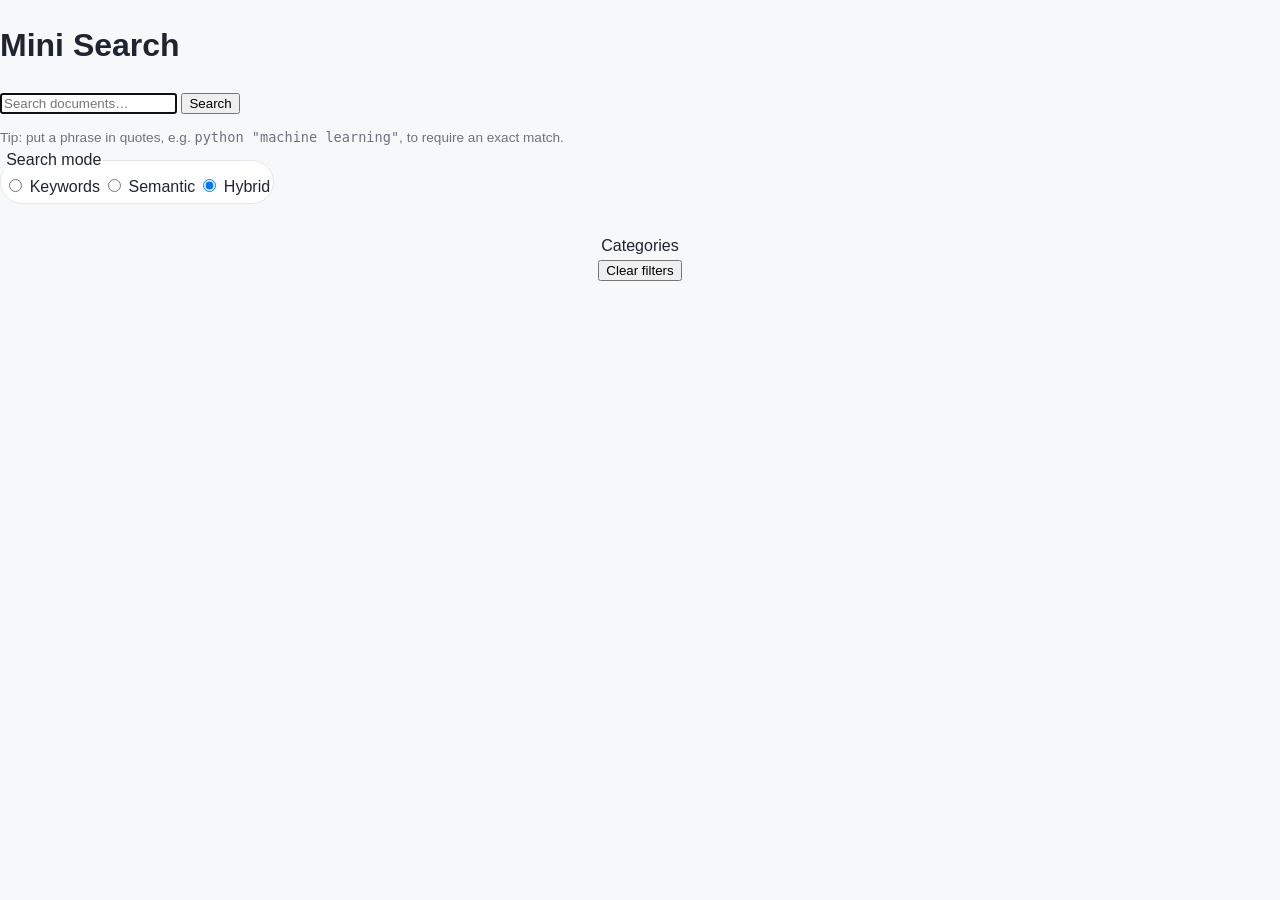
==== web/index.html @ 1c82fb63 "Initial commit: hybrid search engine with BM25 + FAISS + RRF" ====
<!DOCTYPE html>
<html lang="en">
<head>
  <meta charset="utf-8">
  <meta name="viewport" content="width=device-width, initial-scale=1">
  <meta name="color-scheme" content="light dark">
  <title>Mini Search</title>
  <link rel="stylesheet" href="style.css">
  <script src="app.js" defer></script>
</head>
<body>
  <header>
    <h1>Mini Search</h1>
  </header>

  <main>
    <div id="search-wrap" class="search-wrap">
      <input
        id="query"
        type="search"
        name="q"
        placeholder="Search documents…"
        autocomplete="off"
        autofocus
        role="combobox"
        aria-label="Search query"
        aria-autocomplete="list"
        aria-controls="suggestions"
        aria-expanded="false"
      >
      <button id="search-btn" type="button">Search</button>
      <div id="suggestions" class="suggestions" role="listbox" aria-label="Suggestions"></div>
    </div>

    <p class="hint">
      Tip: put a phrase in quotes, e.g. <code>python "machine learning"</code>, to require an exact match.
    </p>

    <fieldset id="mode-toggle" class="mode-toggle">
      <legend>Search mode</legend>
      <label><input type="radio" name="mode" value="lexical"> Keywords</label>
      <label><input type="radio" name="mode" value="semantic"> Semantic</label>
      <label><input type="radio" name="mode" value="hybrid" checked> Hybrid</label>
    </fieldset>

    <fieldset id="facets" class="facets">
      <legend>Categories</legend>
      <div id="facet-list" class="facet-list"></div>
      <button id="facet-clear" type="button">Clear filters</button>
    </fieldset>

    <p id="status" class="status" role="status" aria-live="polite"></p>

    <section id="results" class="results" aria-label="Search results"></section>
  </main>

  <noscript>This page needs JavaScript to run searches.</noscript>
</body>
</html>
---- web/style.css ----
:root {
  --bg: #f7f8fa;
  --surface: #ffffff;
  --text: #1f2430;
  --muted: #6b7280;
  --accent: #3b6cf6;
  --accent-hover: #2f58d0;
  --border: #e3e6ec;
  --error: #d92d20;
  --shadow: 0 1px 3px rgba(16, 24, 40, 0.08), 0 6px 18px rgba(16, 24, 40, 0.06);
}

@media (prefers-color-scheme: dark) {
  :root {
    --bg: #14161b;
    --surface: #1d2027;
    --text: #e8eaf0;
    --muted: #98a1b3;
    --border: #2c303a;
    --error: #f97066;
    --shadow: 0 1px 3px rgba(0, 0, 0, 0.5);
  }
}

*,
*::before,
*::after {
  box-sizing: border-box;
}

body {
  margin: 0;
  font-family: -apple-system, BlinkMacSystemFont, "Segoe UI", Roboto, Helvetica,
    Arial, sans-serif;
  background: var(--bg);
  color: var(--text);
  line-height: 1.5;
}

.page {
  display: flex;
  flex-direction: column;
  align-items: center;
  min-height: 100vh;
  padding: 0 1rem 3rem;
}

.search-area {
  width: 100%;
  max-width: 680px;
  margin-top: 28vh;
  text-align: center;
  transition: margin-top 0.3s ease;
}

body.searched .search-area {
  margin-top: 2.5rem;
}

.logo {
  margin: 0 0 1.25rem;
  font-size: 2.6rem;
  font-weight: 700;
  letter-spacing: -0.03em;
}

.logo span {
  color: var(--accent);
}

.search-box {
  display: flex;
  gap: 0.5rem;
  padding: 0.45rem;
  background: var(--surface);
  border: 1px solid var(--border);
  border-radius: 999px;
  box-shadow: var(--shadow);
}

.search-box:focus-within {
  border-color: var(--accent);
}

.search-box input {
  flex: 1;
  min-width: 0;
  padding: 0.5rem 1rem;
  border: 0;
  outline: 0;
  background: transparent;
  color: inherit;
  font: inherit;
  font-size: 1.05rem;
  -webkit-appearance: none;
  appearance: none;
}

.search-box button {
  padding: 0.55rem 1.4rem;
  border: 0;
  border-radius: 999px;
  background: var(--accent);
  color: #ffffff;
  font: inherit;
  font-weight: 600;
  cursor: pointer;
  transition: background 0.15s ease;
}

.search-box button:hover {
  background: var(--accent-hover);
}

.search-box button:disabled {
  opacity: 0.6;
  cursor: progress;
}

.hint {
  margin: 0.75rem 0 0;
  color: var(--muted);
  font-size: 0.85rem;
}

.status {
  width: 100%;
  max-width: 680px;
  min-height: 1.5rem;
  margin-top: 1.25rem;
  color: var(--muted);
  font-size: 0.95rem;
}

.status.error {
  color: var(--error);
}

.results {
  display: flex;
  flex-direction: column;
  gap: 0.9rem;
  width: 100%;
  max-width: 680px;
}

.result {
  padding: 1rem 1.15rem;
  background: var(--surface);
  border: 1px solid var(--border);
  border-radius: 12px;
  box-shadow: var(--shadow);
}

.result-header {
  display: flex;
  align-items: baseline;
  justify-content: space-between;
  gap: 1rem;
}

.result-title {
  margin: 0;
  color: var(--accent);
  font-size: 1.05rem;
  font-weight: 600;
  overflow-wrap: anywhere;
}

.result-score {
  flex-shrink: 0;
  padding: 0.1rem 0.55rem;
  border: 1px solid var(--border);
  border-radius: 999px;
  color: var(--muted);
  font-size: 0.78rem;
  font-variant-numeric: tabular-nums;
}

.result-snippet {
  margin: 0.5rem 0 0;
  color: var(--text);
  font-size: 0.95rem;
}

.facets {
  margin: 1rem 0 0;
  padding: 0;
  border: 0;
  text-align: center;
}

.facets[hidden],
.facet-clear[hidden] {
  display: none;
}

.facets-title {
  margin: 0 auto 0.5rem;
  padding: 0;
  color: var(--muted);
  font-size: 0.8rem;
  font-weight: 600;
  letter-spacing: 0.06em;
  text-transform: uppercase;
}

.facet-list {
  display: flex;
  flex-wrap: wrap;
  justify-content: center;
  gap: 0.5rem;
}

.facet {
  position: relative;
  display: inline-flex;
  align-items: center;
  gap: 0.45rem;
  padding: 0.3rem 0.8rem;
  background: var(--surface);
  border: 1px solid var(--border);
  border-radius: 999px;
  color: var(--text);
  font-size: 0.9rem;
  cursor: pointer;
  user-select: none;
  transition: background 0.15s ease, border-color 0.15s ease, color 0.15s ease;
}

.facet:hover {
  border-color: var(--accent);
}

.facet input {
  position: absolute;
  opacity: 0;
  pointer-events: none;
}

.facet.selected {
  background: var(--accent);
  border-color: var(--accent);
  color: #ffffff;
}

.facet:has(input:focus-visible) {
  outline: 2px solid var(--accent);
  outline-offset: 2px;
}

.facet-count {
  font-size: 0.75rem;
  font-variant-numeric: tabular-nums;
  opacity: 0.7;
}

.facet-clear {
  margin-top: 0.6rem;
  padding: 0.1rem 0.4rem;
  border: 0;
  background: none;
  color: var(--accent);
  font: inherit;
  font-size: 0.85rem;
  cursor: pointer;
}

.facet-clear:hover {
  text-decoration: underline;
}

mark {
  padding: 0 0.1em;
  border-radius: 3px;
  background: rgba(255, 213, 79, 0.55);
  color: inherit;
}

@media (prefers-color-scheme: dark) {
  mark {
    background: rgba(255, 213, 79, 0.3);
  }
}

@media (max-width: 520px) {
  .search-area {
    margin-top: 18vh;
  }

  .logo {
    font-size: 2.1rem;
  }

  .search-box button {
    padding: 0.55rem 1rem;
  }
}

/* Search mode toggle (Keywords / Semantic / Hybrid) */
.visually-hidden {
  position: absolute;
  width: 1px;
  height: 1px;
  margin: -1px;
  padding: 0;
  overflow: hidden;
  clip: rect(0 0 0 0);
  white-space: nowrap;
  border: 0;
}

.mode-toggle {
  display: inline-flex;
  gap: 0.2rem;
  margin: 0 0 0.9rem;
  padding: 0.2rem;
  background: var(--surface);
  border: 1px solid var(--border);
  border-radius: 999px;
}

.mode-option {
  position: relative;
  cursor: pointer;
}

.mode-option input {
  position: absolute;
  opacity: 0;
  pointer-events: none;
}

.mode-option span {
  display: block;
  padding: 0.3rem 1rem;
  border-radius: 999px;
  color: var(--muted);
  font-size: 0.88rem;
  font-weight: 600;
  user-select: none;
  transition: background 0.15s ease, color 0.15s ease;
}

.mode-option:hover span {
  color: var(--text);
}

.mode-option input:checked + span {
  background: var(--accent);
  color: #ffffff;
}

.mode-option input:focus-visible + span {
  outline: 2px solid var(--accent);
  outline-offset: 2px;
}

/* Autocomplete dropdown */
.search-wrap {
  position: relative;
}

#suggestions {
  position: absolute;
  top: calc(100% + 0.4rem);
  left: 0;
  right: 0;
  z-index: 100;
  max-height: 22rem;
  overflow-y: auto;
  padding: 0.35rem 0;
  background: var(--surface, #ffffff);
  border: 1px solid var(--border);
  border-radius: 16px;
  box-shadow: var(--shadow);
  text-align: left;
}

#suggestions[hidden],
#suggestions:empty {
  display: none;
}

.suggestion {
  padding: 0.55rem 1.1rem;
  overflow: hidden;
  color: var(--text);
  font-size: 0.95rem;
  text-overflow: ellipsis;
  white-space: nowrap;
  cursor: pointer;
}

.suggestion:hover,
.suggestion.active {
  background: rgba(59, 108, 246, 0.12);
}

/* ---- Clickable results: append to style.css ---- */
.result {
  cursor: pointer;
}

.result-title a {
  color: inherit;
  text-decoration: none;
}

.result-title a:hover,
.result-title a:focus-visible {
  text-decoration: underline;
}

.result-body {
  margin-top: 0.75rem;
  padding-top: 0.75rem;
  border-top: 1px dashed var(--border);
  color: var(--muted);
  font-size: 0.92rem;
  white-space: pre-wrap;
  overflow-wrap: anywhere;
  cursor: auto;
}

.result-body[hidden] {
  display: none;
}

.result-body.error {
  color: var(--error);
}

/* Standalone document page (document.html) */
.doc {
  width: 100%;
  max-width: 720px;
  margin-top: 2.5rem;
}

.doc-back {
  display: inline-block;
  margin-bottom: 1.25rem;
  color: var(--accent);
  font-size: 0.9rem;
  text-decoration: none;
}

.doc-back:hover {
  text-decoration: underline;
}

.doc-title {
  margin: 0;
  font-size: 1.6rem;
  letter-spacing: -0.02em;
  overflow-wrap: anywhere;
}

.doc-category {
  margin: 0.25rem 0 1.25rem;
  color: var(--muted);
  font-size: 0.9rem;
}

.doc-text p {
  margin: 0 0 1rem;
  white-space: pre-wrap;
  overflow-wrap: anywhere;
}

.doc-status {
  color: var(--muted);
}

.doc-status.error {
  color: var(--error);
}
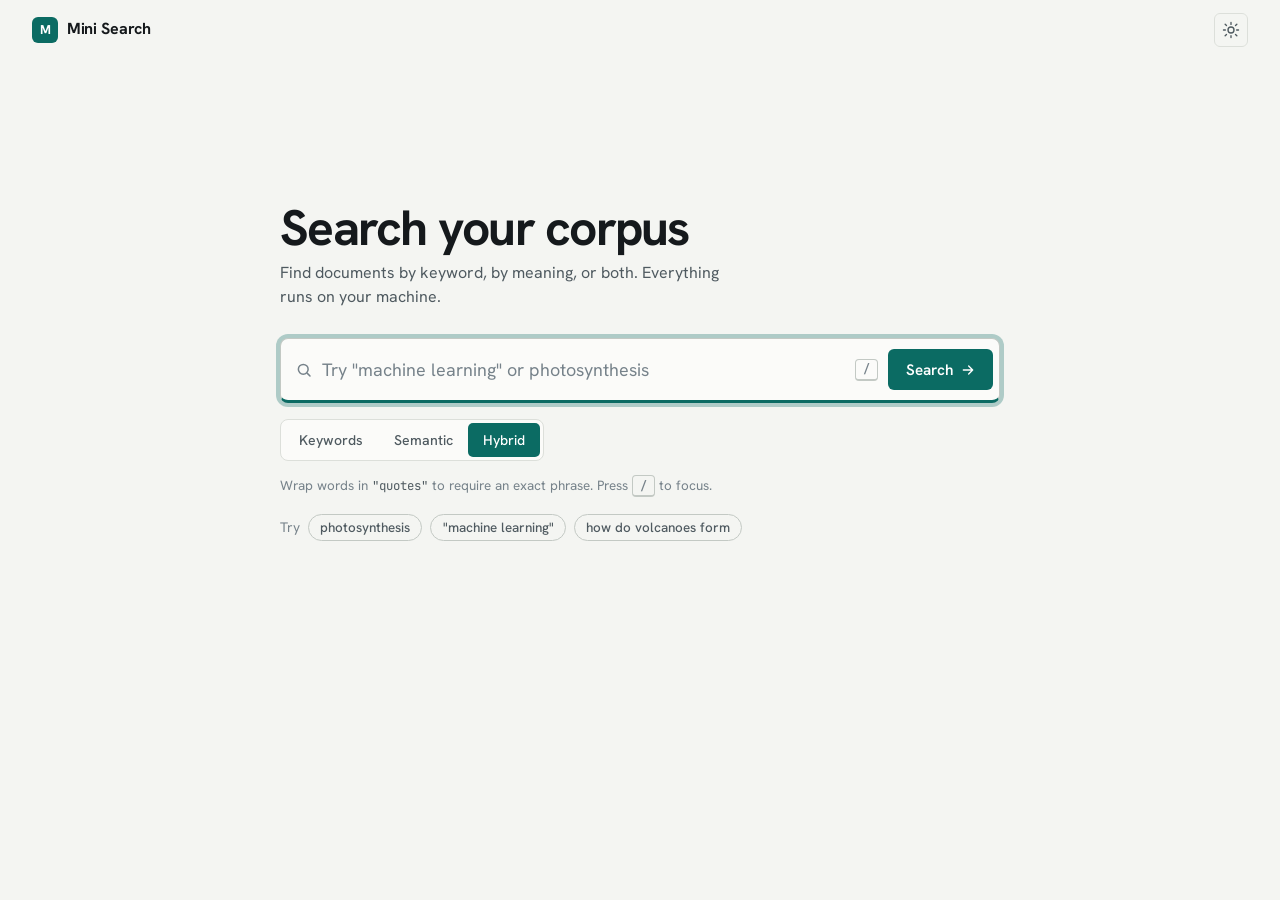
==== commit 78f04c61: "change in frontend" ====
--- a/web/index.html
+++ b/web/index.html
@@ -5,52 +5,96 @@
   <meta name="viewport" content="width=device-width, initial-scale=1">
   <meta name="color-scheme" content="light dark">
   <title>Mini Search</title>
+  <link rel="preconnect" href="https://fonts.googleapis.com">
+  <link rel="preconnect" href="https://fonts.gstatic.com" crossorigin>
+  <link rel="stylesheet" href="https://fonts.googleapis.com/css2?family=Hanken+Grotesk:wght@400;500;600;700&family=Source+Serif+4:opsz,wght@8..60,400;8..60,600&family=JetBrains+Mono:wght@400;500&display=swap">
+  <script>try{var t=localStorage.getItem("mini-search-theme");if(t)document.documentElement.dataset.theme=t}catch(e){}</script>
   <link rel="stylesheet" href="style.css">
   <script src="app.js" defer></script>
 </head>
 <body>
-  <header>
-    <h1>Mini Search</h1>
+  <header class="topbar">
+    <a href="/" class="brand">
+      <span class="brand-mark" aria-hidden="true">M</span>
+      <span class="brand-name">Mini Search</span>
+    </a>
+    <div class="topbar-actions">
+      <button id="theme-toggle" class="icon-btn" type="button" aria-label="Toggle color theme" title="Toggle theme">
+        <svg class="icon-sun" viewBox="0 0 24 24" width="18" height="18" aria-hidden="true"><circle cx="12" cy="12" r="4" fill="none" stroke="currentColor" stroke-width="1.8"/><path d="M12 2v2.5M12 19.5V22M4.2 4.2l1.8 1.8M18 18l1.8 1.8M2 12h2.5M19.5 12H22M4.2 19.8 6 18M18 6l1.8-1.8" stroke="currentColor" stroke-width="1.8" stroke-linecap="round"/></svg>
+        <svg class="icon-moon" viewBox="0 0 24 24" width="18" height="18" aria-hidden="true"><path d="M20 14.5A8 8 0 1 1 9.5 4a6.5 6.5 0 0 0 10.5 10.5Z" fill="none" stroke="currentColor" stroke-width="1.8" stroke-linejoin="round"/></svg>
+      </button>
+    </div>
   </header>
 
-  <main>
-    <div id="search-wrap" class="search-wrap">
-      <input
-        id="query"
-        type="search"
-        name="q"
-        placeholder="Search documents…"
-        autocomplete="off"
-        autofocus
-        role="combobox"
-        aria-label="Search query"
-        aria-autocomplete="list"
-        aria-controls="suggestions"
-        aria-expanded="false"
-      >
-      <button id="search-btn" type="button">Search</button>
-      <div id="suggestions" class="suggestions" role="listbox" aria-label="Suggestions"></div>
-    </div>
+  <main class="page">
+    <section class="hero">
+      <h1 class="hero-title">
+        Search your corpus
+      </h1>
+      <p class="hero-sub">Find documents by keyword, by meaning, or both. Everything runs on your machine.</p>
 
-    <p class="hint">
-      Tip: put a phrase in quotes, e.g. <code>python "machine learning"</code>, to require an exact match.
-    </p>
+      <div id="search-wrap" class="search-wrap">
+        <div class="search-box">
+          <svg class="search-icon" viewBox="0 0 24 24" width="18" height="18" aria-hidden="true">
+            <circle cx="11" cy="11" r="6.5" fill="none" stroke="currentColor" stroke-width="2"/>
+            <path d="m20 20-3.5-3.5" stroke="currentColor" stroke-width="2" stroke-linecap="round"/>
+          </svg>
+          <input
+            id="query"
+            type="search"
+            name="q"
+            placeholder='Try "machine learning" or photosynthesis'
+            autocomplete="off"
+            autofocus
+            role="combobox"
+            aria-label="Search query"
+            aria-autocomplete="list"
+            aria-controls="suggestions"
+            aria-expanded="false">
+          <kbd class="key-hint" aria-hidden="true">/</kbd>
+          <button id="search-btn" type="button">
+            <span class="btn-label">Search</span>
+            <svg class="btn-icon" viewBox="0 0 24 24" width="16" height="16" aria-hidden="true"><path d="M5 12h14M13 6l6 6-6 6" fill="none" stroke="currentColor" stroke-width="2" stroke-linecap="round" stroke-linejoin="round"/></svg>
+          </button>
+        </div>
+        <div id="suggestions" class="suggestions" role="listbox" aria-label="Suggestions" hidden></div>
+      </div>
 
-    <fieldset id="mode-toggle" class="mode-toggle">
-      <legend>Search mode</legend>
-      <label><input type="radio" name="mode" value="lexical"> Keywords</label>
-      <label><input type="radio" name="mode" value="semantic"> Semantic</label>
-      <label><input type="radio" name="mode" value="hybrid" checked> Hybrid</label>
+      <div id="mode-toggle" class="mode-toggle" role="radiogroup" aria-label="Search mode">
+        <span class="mode-slider" aria-hidden="true"></span>
+        <label class="mode-option">
+          <input type="radio" name="mode" value="lexical">
+          <span>Keywords</span>
+        </label>
+        <label class="mode-option">
+          <input type="radio" name="mode" value="semantic">
+          <span>Semantic</span>
+        </label>
+        <label class="mode-option">
+          <input type="radio" name="mode" value="hybrid" checked>
+          <span>Hybrid</span>
+        </label>
+      </div>
+
+      <p class="tip">
+        Wrap words in <code>"quotes"</code> to require an exact phrase.
+        Press <kbd>/</kbd> to focus.
+      </p>
+      <div id="examples" class="examples">
+        <span>Try</span>
+        <button type="button" data-query="photosynthesis">photosynthesis</button>
+        <button type="button" data-query="&quot;machine learning&quot;">"machine learning"</button>
+        <button type="button" data-query="how do volcanoes form">how do volcanoes form</button>
+      </div>
+    </section>
+
+    <fieldset id="facets" class="facets" hidden>
+      <legend class="visually-hidden">Filter by category</legend>
+      <div id="facet-list" class="facet-list"></div>
+      <button id="facet-clear" class="facet-clear" type="button" hidden>Clear filters</button>
     </fieldset>
 
-    <fieldset id="facets" class="facets">
-      <legend>Categories</legend>
-      <div id="facet-list" class="facet-list"></div>
-      <button id="facet-clear" type="button">Clear filters</button>
-    </fieldset>
-
-    <p id="status" class="status" role="status" aria-live="polite"></p>
-
+    <div id="status" class="status" role="status" aria-live="polite"></div>
     <section id="results" class="results" aria-label="Search results"></section>
   </main>
 
--- a/web/style.css
+++ b/web/style.css
@@ -1,478 +1,173 @@
+/* Mini Search — design tokens */
 :root {
-  --bg: #f7f8fa;
-  --surface: #ffffff;
-  --text: #1f2430;
-  --muted: #6b7280;
-  --accent: #3b6cf6;
-  --accent-hover: #2f58d0;
-  --border: #e3e6ec;
-  --error: #d92d20;
-  --shadow: 0 1px 3px rgba(16, 24, 40, 0.08), 0 6px 18px rgba(16, 24, 40, 0.06);
+  --bg: #f4f5f2; --surface: #fbfbf9; --text: #15191c; --muted: #4f5a60; --soft: #76828a;
+  --line: #dcdfda; --line-2: #c3c9c4; --accent: #0b6b63; --accent-soft: rgba(11,107,99,.1);
+  --ring: rgba(11,107,99,.3); --error: #b42318; --mark: #ffe58a; --on-accent: #fff;
+  --ui: "Hanken Grotesk", system-ui, -apple-system, "Segoe UI", sans-serif;
+  --read: "Source Serif 4", Georgia, "Times New Roman", serif;
+  --mono: "JetBrains Mono", ui-monospace, Menlo, Consolas, monospace;
+  --w: 760px; --t: 160ms ease; color-scheme: light;
 }
-
+:root[data-theme="dark"] {
+  --bg: #101413; --surface: #161b1a; --text: #e6ebe8; --muted: #a2aeaa; --soft: #7a8682;
+  --line: #26302d; --line-2: #36423e; --accent: #4fc3b5; --accent-soft: rgba(79,195,181,.12);
+  --ring: rgba(79,195,181,.35); --error: #f08a80; --mark: rgba(255,214,90,.28); --on-accent: #08201d;
+  color-scheme: dark;
+}
 @media (prefers-color-scheme: dark) {
-  :root {
-    --bg: #14161b;
-    --surface: #1d2027;
-    --text: #e8eaf0;
-    --muted: #98a1b3;
-    --border: #2c303a;
-    --error: #f97066;
-    --shadow: 0 1px 3px rgba(0, 0, 0, 0.5);
+  :root:not([data-theme="light"]) {
+    --bg: #101413; --surface: #161b1a; --text: #e6ebe8; --muted: #a2aeaa; --soft: #7a8682;
+    --line: #26302d; --line-2: #36423e; --accent: #4fc3b5; --accent-soft: rgba(79,195,181,.12);
+    --ring: rgba(79,195,181,.35); --error: #f08a80; --mark: rgba(255,214,90,.28); --on-accent: #08201d;
+    color-scheme: dark;
   }
 }
 
-*,
-*::before,
-*::after {
-  box-sizing: border-box;
+*, *::before, *::after { box-sizing: border-box; }
+html, body { margin: 0; padding: 0; }
+html { scroll-behavior: smooth; }
+body { font-family: var(--ui); background: var(--bg); color: var(--text); line-height: 1.55; min-height: 100vh; -webkit-font-smoothing: antialiased; }
+.mono { font-family: var(--mono); font-size: .82em; }
+.visually-hidden { position: absolute !important; width: 1px; height: 1px; margin: -1px; padding: 0; overflow: hidden; clip: rect(0 0 0 0); white-space: nowrap; border: 0; }
+:focus-visible { outline: 2px solid var(--accent); outline-offset: 2px; }
+.aurora { display: none; }
+
+/* Top bar */
+.topbar { position: sticky; top: 0; z-index: 40; display: flex; align-items: center; justify-content: space-between; gap: 1rem; padding: .8rem clamp(1rem, 4vw, 2rem); background: color-mix(in srgb, var(--bg) 88%, transparent); backdrop-filter: blur(10px); -webkit-backdrop-filter: blur(10px); border-bottom: 1px solid transparent; transition: border-color var(--t); }
+body.searched .topbar { border-bottom-color: var(--line); }
+.brand { display: inline-flex; align-items: center; gap: .55rem; color: var(--text); text-decoration: none; font-weight: 700; letter-spacing: -.01em; }
+.brand-mark { display: inline-grid; place-items: center; width: 26px; height: 26px; border-radius: 6px; background: var(--accent); color: var(--on-accent); font-size: .8rem; font-weight: 700; }
+.topbar-actions { display: flex; align-items: center; gap: .5rem; }
+.ghost-link { display: inline-flex; align-items: center; gap: .4rem; padding: .4rem .7rem; border-radius: 6px; color: var(--muted); font-size: .86rem; font-weight: 500; text-decoration: none; transition: color var(--t), background var(--t); }
+.ghost-link:hover { color: var(--text); background: var(--accent-soft); }
+.icon-btn { display: inline-grid; place-items: center; width: 34px; height: 34px; padding: 0; border: 1px solid var(--line); border-radius: 6px; background: transparent; color: var(--muted); cursor: pointer; transition: color var(--t), border-color var(--t); }
+.icon-btn:hover { color: var(--text); border-color: var(--line-2); }
+.icon-btn .icon-moon { display: none; }
+:root[data-theme="dark"] .icon-btn .icon-sun { display: none; }
+:root[data-theme="dark"] .icon-btn .icon-moon { display: block; }
+@media (prefers-color-scheme: dark) {
+  :root:not([data-theme="light"]) .icon-btn .icon-sun { display: none; }
+  :root:not([data-theme="light"]) .icon-btn .icon-moon { display: block; }
 }
 
-body {
-  margin: 0;
-  font-family: -apple-system, BlinkMacSystemFont, "Segoe UI", Roboto, Helvetica,
-    Arial, sans-serif;
-  background: var(--bg);
-  color: var(--text);
-  line-height: 1.5;
+/* Page + hero (left aligned) */
+.page { max-width: var(--w); margin: 0 auto; padding: 2rem 1.25rem 5rem; }
+.hero { margin-top: clamp(2.5rem, 12vh, 7rem); transition: margin-top 350ms ease; }
+body.searched .hero { margin-top: 1rem; }
+.hero-title { margin: 0 0 .4rem; font-size: clamp(2rem, 5vw, 3.1rem); font-weight: 700; letter-spacing: -.035em; line-height: 1.08; }
+.gradient-text { color: inherit; }
+.hero-sub { margin: 0 0 1.75rem; color: var(--muted); max-width: 52ch; }
+body.searched .hero-title, body.searched .hero-sub { display: none; }
+
+/* Search field: one strong line, not a floating card */
+.search-wrap { position: relative; }
+.search-box { display: flex; align-items: center; gap: .6rem; padding: .35rem .35rem .35rem .25rem; background: var(--surface); border: 1px solid var(--line-2); border-bottom: 3px solid var(--accent); border-radius: 8px; transition: box-shadow var(--t); }
+.search-box:focus-within { box-shadow: 0 0 0 4px var(--ring); }
+.search-icon { margin-left: .6rem; color: var(--soft); flex-shrink: 0; }
+.search-box input { flex: 1; min-width: 0; padding: .7rem 0; border: 0; outline: 0; background: transparent; color: inherit; font: inherit; font-size: 1.12rem; -webkit-appearance: none; appearance: none; }
+.search-box input::placeholder { color: var(--soft); }
+.search-box input::-webkit-search-cancel-button { -webkit-appearance: none; }
+.key-hint, .tip kbd { padding: .1rem .45rem; border: 1px solid var(--line-2); border-bottom-width: 2px; border-radius: 4px; color: var(--soft); font: 500 .75rem var(--mono); }
+.search-box button { display: inline-flex; align-items: center; gap: .45rem; padding: .65rem 1.1rem; border: 0; border-radius: 6px; background: var(--accent); color: var(--on-accent); font: 600 .95rem var(--ui); cursor: pointer; transition: opacity var(--t); }
+.search-box button:hover { opacity: .9; }
+.search-box button:disabled { opacity: .55; cursor: progress; }
+
+/* Suggestions */
+.suggestions { position: absolute; left: 0; right: 0; top: calc(100% + 6px); z-index: 30; max-height: 340px; overflow-y: auto; padding: .3rem; background: var(--surface); border: 1px solid var(--line-2); border-radius: 8px; box-shadow: 0 16px 40px -12px rgba(0,0,0,.25); }
+.suggestions[hidden] { display: none; }
+.suggestion { padding: .5rem .7rem; border-radius: 5px; color: var(--muted); font-size: .94rem; cursor: pointer; white-space: nowrap; overflow: hidden; text-overflow: ellipsis; }
+.suggestion.active { background: var(--accent-soft); color: var(--text); }
+
+/* Mode: segmented control */
+.mode-toggle { display: inline-flex; margin-top: 1rem; padding: 3px; border: 1px solid var(--line); border-radius: 8px; background: var(--surface); }
+.mode-slider { display: none; }
+.mode-option { cursor: pointer; }
+.mode-option input { position: absolute; opacity: 0; pointer-events: none; }
+.mode-option span { display: block; padding: .38rem .95rem; border-radius: 5px; color: var(--muted); font-size: .88rem; font-weight: 500; transition: background var(--t), color var(--t); }
+.mode-option:hover span { color: var(--text); }
+.mode-option:has(input:checked) span { background: var(--accent); color: var(--on-accent); }
+.mode-toggle:has(input:focus-visible) { outline: 2px solid var(--accent); outline-offset: 2px; }
+.tip { margin: .9rem 0 0; color: var(--soft); font-size: .84rem; }
+.tip code { font-family: var(--mono); font-size: .92em; color: var(--muted); }
+body.searched .tip { display: none; }
+
+/* Facets */
+.facets { margin: 1.25rem 0 0; padding: 0; border: 0; min-width: 0; }
+.facets[hidden] { display: none; }
+.facet-list { display: flex; flex-wrap: wrap; align-items: center; gap: .4rem; }
+.facet { display: inline-flex; align-items: center; gap: .45rem; padding: .28rem .65rem; border: 1px solid var(--line-2); border-radius: 999px; color: var(--muted); font-size: .84rem; font-weight: 500; cursor: pointer; transition: border-color var(--t), background var(--t), color var(--t); }
+.facet input { position: absolute; opacity: 0; pointer-events: none; }
+.facet:hover { border-color: var(--accent); color: var(--text); }
+.facet.selected { background: var(--accent); border-color: var(--accent); color: var(--on-accent); }
+.facet:has(input:focus-visible) { outline: 2px solid var(--accent); outline-offset: 2px; }
+.facet-count { font: 500 .74rem var(--mono); opacity: .75; font-variant-numeric: tabular-nums; }
+.facet-clear { margin-top: .5rem; padding: .2rem 0; border: 0; background: none; color: var(--muted); font: 500 .84rem var(--ui); text-decoration: underline; text-underline-offset: 3px; cursor: pointer; }
+.facet-clear:hover { color: var(--error); }
+.facet-clear[hidden] { display: none; }
+
+/* Status */
+.status { display: flex; align-items: center; gap: .5rem; min-height: 1.4rem; margin: 1.5rem 0 .25rem; color: var(--muted); font-size: .86rem; }
+.status:empty { display: none; }
+.status.loading::before { content: ""; width: 12px; height: 12px; border: 2px solid var(--line-2); border-top-color: var(--accent); border-radius: 50%; animation: spin 700ms linear infinite; }
+.status.error { color: var(--error); }
+
+/* Results: a ruled list, not cards */
+.results { display: flex; flex-direction: column; animation: fade 220ms ease; }
+.result { padding: 1.2rem 0; border-top: 1px solid var(--line); }
+.result:first-child { border-top-color: var(--line-2); }
+.result-header { display: flex; align-items: baseline; justify-content: space-between; gap: 1rem; }
+.result-title { margin: 0; font: 500 .92rem var(--mono); overflow-wrap: anywhere; }
+.result-title a { color: var(--accent); text-decoration: none; }
+.result-title a:hover { text-decoration: underline; text-underline-offset: 3px; }
+.result-score { display: inline-flex; align-items: center; gap: .5rem; flex-shrink: 0; color: var(--soft); font: 400 .72rem var(--mono); font-variant-numeric: tabular-nums; }
+.score-bar { width: 56px; height: 4px; border-radius: 2px; background: var(--line); overflow: hidden; }
+.score-bar i { display: block; height: 100%; background: var(--accent); }
+.result-snippet { margin: .5rem 0 0; color: var(--text); font: 400 1.04rem/1.65 var(--read); max-width: 68ch; }
+.result-toggle { display: inline-flex; align-items: center; gap: .35rem; margin-top: .6rem; padding: .15rem 0; border: 0; background: none; color: var(--muted); font: 500 .84rem var(--ui); cursor: pointer; }
+.result-toggle:hover { color: var(--accent); }
+.result-toggle::after { content: ""; width: 6px; height: 6px; border-right: 2px solid currentColor; border-bottom: 2px solid currentColor; transform: translateY(-2px) rotate(45deg); transition: transform var(--t); }
+.result-toggle[aria-expanded="true"]::after { transform: translateY(1px) rotate(225deg); }
+.result-body { margin-top: .8rem; padding: .9rem 0 .2rem 1rem; border-left: 3px solid var(--accent); color: var(--text); font: 400 1rem/1.75 var(--read); white-space: pre-wrap; overflow-wrap: anywhere; max-width: 68ch; }
+.result-body[hidden] { display: none; }
+.result-body.error { color: var(--error); }
+mark { padding: 0 .12em; border-radius: 3px; background: var(--mark); color: inherit; font-weight: 600; }
+
+/* Skeletons */
+.skeleton { pointer-events: none; }
+.skeleton-line { height: 12px; margin-top: .6rem; border-radius: 4px; background: linear-gradient(90deg, var(--line) 25%, var(--surface) 40%, var(--line) 60%); background-size: 300% 100%; animation: shimmer 1.4s ease-in-out infinite; }
+.skeleton-line.skeleton-title { width: 30%; height: 13px; margin-top: 0; }
+.skeleton-line.short { width: 60%; }
+
+/* Document page */
+.page-doc { max-width: 680px; padding-top: 2.5rem; }
+.doc-eyebrow { display: none; }
+.doc-title { margin: 0; font: 500 clamp(1.25rem, 3vw, 1.6rem) var(--mono); letter-spacing: -.01em; line-height: 1.3; overflow-wrap: anywhere; }
+.doc-meta { display: flex; flex-wrap: wrap; align-items: center; gap: .6rem; margin: .8rem 0 1.75rem; padding-bottom: 1.25rem; border-bottom: 1px solid var(--line); }
+.doc-category { padding: .15rem .65rem; border-radius: 999px; background: var(--accent-soft); color: var(--accent); font-size: .8rem; font-weight: 600; }
+.doc-category[hidden] { display: none; }
+.doc-id { color: var(--soft); }
+.doc-status { margin: 1rem 0; color: var(--muted); font-size: .9rem; }
+.doc-status:empty { display: none; }
+.doc-status.error { color: var(--error); }
+.doc-text { font: 400 1.14rem/1.8 var(--read); }
+.doc-text p { margin: 0 0 1.3rem; max-width: 66ch; }
+
+@keyframes spin { to { transform: rotate(360deg); } }
+@keyframes shimmer { from { background-position: 100% 0; } to { background-position: -100% 0; } }
+@keyframes fade { from { opacity: 0; } to { opacity: 1; } }
+@media (prefers-reduced-motion: reduce) {
+  *, *::before, *::after { animation-duration: .01ms !important; animation-iteration-count: 1 !important; transition-duration: .01ms !important; scroll-behavior: auto !important; }
+}
+@media (max-width: 560px) {
+  .key-hint, .btn-label { display: none; }
+  .search-box button { padding: .65rem .8rem; }
+  .mode-option span { padding: .38rem .7rem; }
+  .result-header { flex-direction: column; gap: .35rem; }
 }
 
-.page {
-  display: flex;
-  flex-direction: column;
-  align-items: center;
-  min-height: 100vh;
-  padding: 0 1rem 3rem;
-}
-
-.search-area {
-  width: 100%;
-  max-width: 680px;
-  margin-top: 28vh;
-  text-align: center;
-  transition: margin-top 0.3s ease;
-}
-
-body.searched .search-area {
-  margin-top: 2.5rem;
-}
-
-.logo {
-  margin: 0 0 1.25rem;
-  font-size: 2.6rem;
-  font-weight: 700;
-  letter-spacing: -0.03em;
-}
-
-.logo span {
-  color: var(--accent);
-}
-
-.search-box {
-  display: flex;
-  gap: 0.5rem;
-  padding: 0.45rem;
-  background: var(--surface);
-  border: 1px solid var(--border);
-  border-radius: 999px;
-  box-shadow: var(--shadow);
-}
-
-.search-box:focus-within {
-  border-color: var(--accent);
-}
-
-.search-box input {
-  flex: 1;
-  min-width: 0;
-  padding: 0.5rem 1rem;
-  border: 0;
-  outline: 0;
-  background: transparent;
-  color: inherit;
-  font: inherit;
-  font-size: 1.05rem;
-  -webkit-appearance: none;
-  appearance: none;
-}
-
-.search-box button {
-  padding: 0.55rem 1.4rem;
-  border: 0;
-  border-radius: 999px;
-  background: var(--accent);
-  color: #ffffff;
-  font: inherit;
-  font-weight: 600;
-  cursor: pointer;
-  transition: background 0.15s ease;
-}
-
-.search-box button:hover {
-  background: var(--accent-hover);
-}
-
-.search-box button:disabled {
-  opacity: 0.6;
-  cursor: progress;
-}
-
-.hint {
-  margin: 0.75rem 0 0;
-  color: var(--muted);
-  font-size: 0.85rem;
-}
-
-.status {
-  width: 100%;
-  max-width: 680px;
-  min-height: 1.5rem;
-  margin-top: 1.25rem;
-  color: var(--muted);
-  font-size: 0.95rem;
-}
-
-.status.error {
-  color: var(--error);
-}
-
-.results {
-  display: flex;
-  flex-direction: column;
-  gap: 0.9rem;
-  width: 100%;
-  max-width: 680px;
-}
-
-.result {
-  padding: 1rem 1.15rem;
-  background: var(--surface);
-  border: 1px solid var(--border);
-  border-radius: 12px;
-  box-shadow: var(--shadow);
-}
-
-.result-header {
-  display: flex;
-  align-items: baseline;
-  justify-content: space-between;
-  gap: 1rem;
-}
-
-.result-title {
-  margin: 0;
-  color: var(--accent);
-  font-size: 1.05rem;
-  font-weight: 600;
-  overflow-wrap: anywhere;
-}
-
-.result-score {
-  flex-shrink: 0;
-  padding: 0.1rem 0.55rem;
-  border: 1px solid var(--border);
-  border-radius: 999px;
-  color: var(--muted);
-  font-size: 0.78rem;
-  font-variant-numeric: tabular-nums;
-}
-
-.result-snippet {
-  margin: 0.5rem 0 0;
-  color: var(--text);
-  font-size: 0.95rem;
-}
-
-.facets {
-  margin: 1rem 0 0;
-  padding: 0;
-  border: 0;
-  text-align: center;
-}
-
-.facets[hidden],
-.facet-clear[hidden] {
-  display: none;
-}
-
-.facets-title {
-  margin: 0 auto 0.5rem;
-  padding: 0;
-  color: var(--muted);
-  font-size: 0.8rem;
-  font-weight: 600;
-  letter-spacing: 0.06em;
-  text-transform: uppercase;
-}
-
-.facet-list {
-  display: flex;
-  flex-wrap: wrap;
-  justify-content: center;
-  gap: 0.5rem;
-}
-
-.facet {
-  position: relative;
-  display: inline-flex;
-  align-items: center;
-  gap: 0.45rem;
-  padding: 0.3rem 0.8rem;
-  background: var(--surface);
-  border: 1px solid var(--border);
-  border-radius: 999px;
-  color: var(--text);
-  font-size: 0.9rem;
-  cursor: pointer;
-  user-select: none;
-  transition: background 0.15s ease, border-color 0.15s ease, color 0.15s ease;
-}
-
-.facet:hover {
-  border-color: var(--accent);
-}
-
-.facet input {
-  position: absolute;
-  opacity: 0;
-  pointer-events: none;
-}
-
-.facet.selected {
-  background: var(--accent);
-  border-color: var(--accent);
-  color: #ffffff;
-}
-
-.facet:has(input:focus-visible) {
-  outline: 2px solid var(--accent);
-  outline-offset: 2px;
-}
-
-.facet-count {
-  font-size: 0.75rem;
-  font-variant-numeric: tabular-nums;
-  opacity: 0.7;
-}
-
-.facet-clear {
-  margin-top: 0.6rem;
-  padding: 0.1rem 0.4rem;
-  border: 0;
-  background: none;
-  color: var(--accent);
-  font: inherit;
-  font-size: 0.85rem;
-  cursor: pointer;
-}
-
-.facet-clear:hover {
-  text-decoration: underline;
-}
-
-mark {
-  padding: 0 0.1em;
-  border-radius: 3px;
-  background: rgba(255, 213, 79, 0.55);
-  color: inherit;
-}
-
-@media (prefers-color-scheme: dark) {
-  mark {
-    background: rgba(255, 213, 79, 0.3);
-  }
-}
-
-@media (max-width: 520px) {
-  .search-area {
-    margin-top: 18vh;
-  }
-
-  .logo {
-    font-size: 2.1rem;
-  }
-
-  .search-box button {
-    padding: 0.55rem 1rem;
-  }
-}
-
-/* Search mode toggle (Keywords / Semantic / Hybrid) */
-.visually-hidden {
-  position: absolute;
-  width: 1px;
-  height: 1px;
-  margin: -1px;
-  padding: 0;
-  overflow: hidden;
-  clip: rect(0 0 0 0);
-  white-space: nowrap;
-  border: 0;
-}
-
-.mode-toggle {
-  display: inline-flex;
-  gap: 0.2rem;
-  margin: 0 0 0.9rem;
-  padding: 0.2rem;
-  background: var(--surface);
-  border: 1px solid var(--border);
-  border-radius: 999px;
-}
-
-.mode-option {
-  position: relative;
-  cursor: pointer;
-}
-
-.mode-option input {
-  position: absolute;
-  opacity: 0;
-  pointer-events: none;
-}
-
-.mode-option span {
-  display: block;
-  padding: 0.3rem 1rem;
-  border-radius: 999px;
-  color: var(--muted);
-  font-size: 0.88rem;
-  font-weight: 600;
-  user-select: none;
-  transition: background 0.15s ease, color 0.15s ease;
-}
-
-.mode-option:hover span {
-  color: var(--text);
-}
-
-.mode-option input:checked + span {
-  background: var(--accent);
-  color: #ffffff;
-}
-
-.mode-option input:focus-visible + span {
-  outline: 2px solid var(--accent);
-  outline-offset: 2px;
-}
-
-/* Autocomplete dropdown */
-.search-wrap {
-  position: relative;
-}
-
-#suggestions {
-  position: absolute;
-  top: calc(100% + 0.4rem);
-  left: 0;
-  right: 0;
-  z-index: 100;
-  max-height: 22rem;
-  overflow-y: auto;
-  padding: 0.35rem 0;
-  background: var(--surface, #ffffff);
-  border: 1px solid var(--border);
-  border-radius: 16px;
-  box-shadow: var(--shadow);
-  text-align: left;
-}
-
-#suggestions[hidden],
-#suggestions:empty {
-  display: none;
-}
-
-.suggestion {
-  padding: 0.55rem 1.1rem;
-  overflow: hidden;
-  color: var(--text);
-  font-size: 0.95rem;
-  text-overflow: ellipsis;
-  white-space: nowrap;
-  cursor: pointer;
-}
-
-.suggestion:hover,
-.suggestion.active {
-  background: rgba(59, 108, 246, 0.12);
-}
-
-/* ---- Clickable results: append to style.css ---- */
-.result {
-  cursor: pointer;
-}
-
-.result-title a {
-  color: inherit;
-  text-decoration: none;
-}
-
-.result-title a:hover,
-.result-title a:focus-visible {
-  text-decoration: underline;
-}
-
-.result-body {
-  margin-top: 0.75rem;
-  padding-top: 0.75rem;
-  border-top: 1px dashed var(--border);
-  color: var(--muted);
-  font-size: 0.92rem;
-  white-space: pre-wrap;
-  overflow-wrap: anywhere;
-  cursor: auto;
-}
-
-.result-body[hidden] {
-  display: none;
-}
-
-.result-body.error {
-  color: var(--error);
-}
-
-/* Standalone document page (document.html) */
-.doc {
-  width: 100%;
-  max-width: 720px;
-  margin-top: 2.5rem;
-}
-
-.doc-back {
-  display: inline-block;
-  margin-bottom: 1.25rem;
-  color: var(--accent);
-  font-size: 0.9rem;
-  text-decoration: none;
-}
-
-.doc-back:hover {
-  text-decoration: underline;
-}
-
-.doc-title {
-  margin: 0;
-  font-size: 1.6rem;
-  letter-spacing: -0.02em;
-  overflow-wrap: anywhere;
-}
-
-.doc-category {
-  margin: 0.25rem 0 1.25rem;
-  color: var(--muted);
-  font-size: 0.9rem;
-}
-
-.doc-text p {
-  margin: 0 0 1rem;
-  white-space: pre-wrap;
-  overflow-wrap: anywhere;
-}
-
-.doc-status {
-  color: var(--muted);
-}
-
-.doc-status.error {
-  color: var(--error);
-}+/* Landing examples + empty-state action */
+.examples { display: flex; flex-wrap: wrap; align-items: center; gap: .5rem; margin-top: 1.1rem; color: var(--soft); font-size: .86rem; }
+.examples button, .status-action { padding: .25rem .7rem; border: 1px solid var(--line-2); border-radius: 999px; background: transparent; color: var(--muted); font: 500 .84rem var(--ui); cursor: pointer; transition: border-color var(--t), color var(--t); }
+.examples button:hover, .status-action:hover { border-color: var(--accent); color: var(--accent); }
+body.searched .examples { display: none; }
+@media print { .topbar, .search-wrap, .mode-toggle, .facets, .result-toggle { display: none; } body { background: #fff; } }
